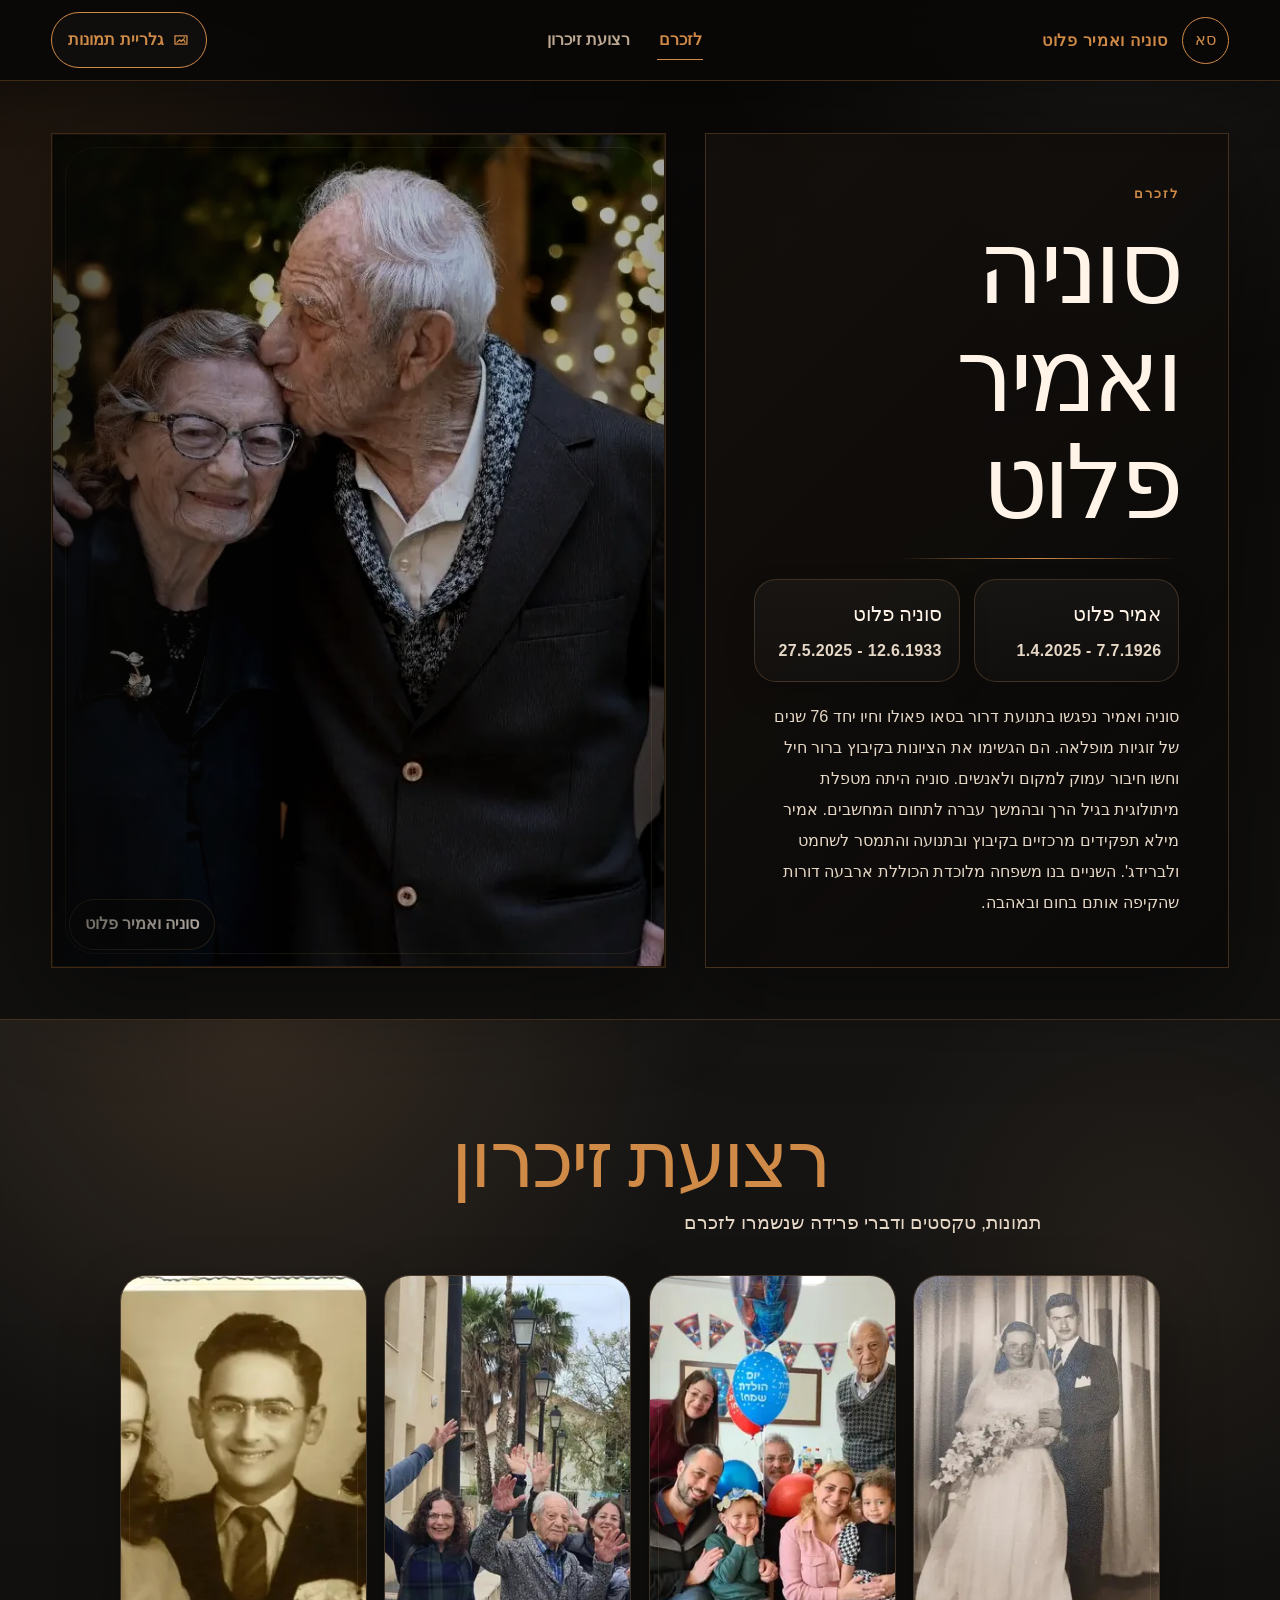
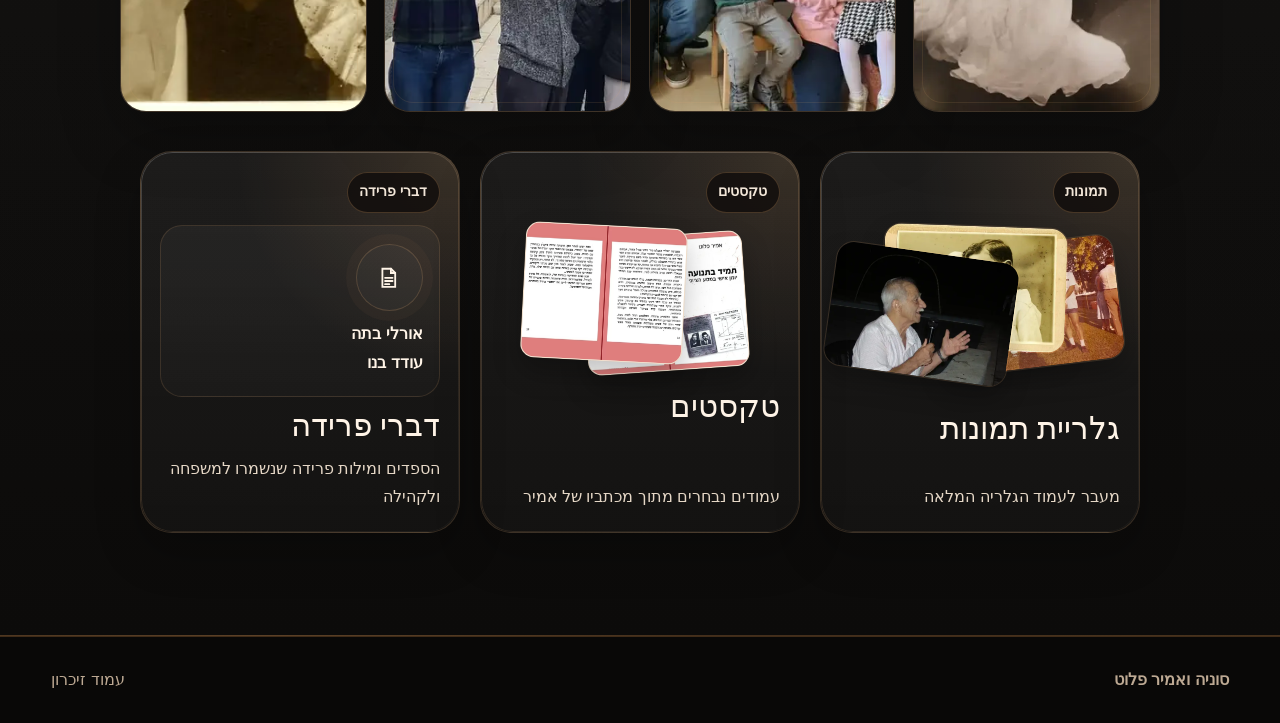
==== index.html @ 58fbc00e "Add files via upload" ====
<!DOCTYPE html>
<html dir="rtl" lang="he">
<head>
  <meta charset="utf-8"/>
  <meta name="viewport" content="width=device-width, initial-scale=1"/>
  <title>סוניה ואמיר פלוט עמוד זיכרון</title>
  <meta name="description" content="סוניה ואמיר נפגשו בתנועת דרור בסאו פאולו וחיו יחד 76 שנים של זוגיות מופלאה. הם הגשימו את הציונות בקיבוץ ברור חיל וחשו חיבור עמוק למקום ולאנשים."/>
  <link rel="stylesheet" href="assets/css/site.css"/>
  <script defer src="assets/js/site.js"></script>
</head>
<body class="theme-museum final-black-page">
<div class="site-shell">
  <a class="skip-link" href="#main">דילוג לתוכן המרכזי</a>
  <header class="site-header">
    <a class="brand" href="index.html" aria-label="דף הבית">
      <span class="brand-mark">סא</span>
      <span>סוניה ואמיר פלוט</span>
    </a>
    <nav class="site-nav" aria-label="ניווט ראשי">
      <a href="#hero" class="is-active">לזכרם</a>
      <a href="#ribbon">רצועת זיכרון</a>
    </nav>
    <a class="header-cta" href="gallery.html">
      <svg aria-hidden="true" focusable="false" viewBox="0 0 24 24"><path d="M4 6.5h16v11H4z" fill="none" stroke="currentColor" stroke-width="1.7"></path><path d="m6.7 15.2 3.5-3.4 2.3 2.2 2.8-3 2.1 4.2" fill="none" stroke="currentColor" stroke-linecap="round" stroke-linejoin="round" stroke-width="1.7"></path><circle cx="16.6" cy="9.2" fill="currentColor" r="1.1"></circle></svg>
      גלריית תמונות
    </a>
  </header>

  <main id="main" tabindex="-1">
    <section class="museum-hero hero-clean" id="hero" aria-labelledby="hero-title">
      <div class="museum-copy">
        <p class="eyebrow">לזכרם</p>
        <h1 id="hero-title">סוניה ואמיר פלוט</h1>
        <div aria-hidden="true" class="gold-line"></div>
        <div class="date-pair hero-dates-first">
          <div class="date-chip"><strong>אמיר פלוט</strong><span>7.7.1926 - 1.4.2025</span></div>
          <div class="date-chip"><strong>סוניה פלוט</strong><span>12.6.1933 - 27.5.2025</span></div>
        </div>
        <p class="lead unified-lead">סוניה ואמיר נפגשו בתנועת דרור בסאו פאולו וחיו יחד 76 שנים של זוגיות מופלאה. הם הגשימו את הציונות בקיבוץ ברור חיל וחשו חיבור עמוק למקום ולאנשים. סוניה היתה מטפלת מיתולוגית בגיל הרך ובהמשך עברה לתחום המחשבים. אמיר מילא תפקידים מרכזיים בקיבוץ ובתנועה והתמסר לשחמט ולברידג'. השניים בנו משפחה מלוכדת הכוללת ארבעה דורות שהקיפה אותם בחום ובאהבה.</p>
      </div>
      <div class="museum-cover">
        <figure class="photo-cover hero-photo ornate-frame" data-full="assets/shared-webp/photo-24.webp">
          <img src="assets/shared-webp/photo-24.webp" alt="סוניה ואמיר יחד" width="1275" height="866" loading="eager" decoding="async"/>
          <figcaption class="caption-pill">סוניה ואמיר פלוט</figcaption>
        </figure>
</div>
    </section>

    <section id="ribbon" class="section ribbon-cards-section memory-hub-section" aria-labelledby="ribbon-title">
      <div class="container">
        <div class="section-heading">
          <h2 id="ribbon-title" class="section-title">רצועת זיכרון</h2>
          <p class="section-note">תמונות, טקסטים ודברי פרידה שנשמרו לזכרם</p>
        </div>
        <div class="memory-strip-photos" aria-label="תמונות נבחרות מתוך האלבום">
          <figure class="memory-photo-small ornate-frame photo-cover" data-full="assets/shared-webp/photo-14.webp">
            <img src="assets/thumbs-webp/photo-14.webp" alt="תמונת חתונה של סוניה ואמיר" width="360" height="640" loading="lazy" decoding="async"/>
          </figure>
          <figure class="memory-photo-small ornate-frame photo-cover" data-full="assets/shared-webp/photo-11.webp">
            <img src="assets/thumbs-webp/photo-11.webp" alt="מפגש משפחתי רחב" width="640" height="480" loading="lazy" decoding="async"/>
          </figure>
          <figure class="memory-photo-small ornate-frame photo-cover" data-full="assets/shared-webp/photo-17.webp">
            <img src="assets/thumbs-webp/photo-17.webp" alt="משפחה מטיילת יחד" width="640" height="480" loading="lazy" decoding="async"/>
          </figure>
          <figure class="memory-photo-small ornate-frame photo-cover" data-full="assets/shared-webp/photo-19.webp">
            <img src="assets/thumbs-webp/photo-19.webp" alt="דיוקן משפחתי ישן" width="640" height="443" loading="lazy" decoding="async"/>
          </figure>
        </div>

        <div class="memory-actions-center">
          <a class="memory-tile action-tile" href="gallery.html">
            <span class="tile-topper">תמונות</span>
            <span class="tile-icon-stack">
              <img src="assets/thumbs-webp/photo-18.webp" alt="" width="640" height="464" loading="lazy" decoding="async"/>
              <img src="assets/thumbs-webp/photo-20.webp" alt="" width="640" height="435" loading="lazy" decoding="async"/>
              <img src="assets/thumbs-webp/photo-21.webp" alt="" width="640" height="480" loading="lazy" decoding="async"/>
            </span>
            <span class="tile-title">גלריית תמונות</span>
            <span class="tile-text">מעבר לעמוד הגלריה המלאה</span>
          </a>

          <button type="button" class="memory-tile action-tile" data-modal-target="texts-modal">
            <span class="tile-topper">טקסטים</span>
            <span class="writing-preview-stack" aria-hidden="true">
              <img src="assets/thumbs-webp/photo-25.webp" alt="" width="640" height="443" loading="lazy" decoding="async"/>
              <img src="assets/thumbs-webp/photo-26.webp" alt="" width="640" height="443" loading="lazy" decoding="async"/>
            </span>
            <span class="tile-title">טקסטים</span>
            <span class="tile-text">עמודים נבחרים מתוך מכתביו של אמיר</span>
          </button>

          <button type="button" class="memory-tile action-tile" data-modal-target="farewell-modal">
            <span class="tile-topper">דברי פרידה</span>
            <span class="doc-preview doc-preview-card">
              <span class="doc-preview-ico"><svg aria-hidden="true" focusable="false" viewBox="0 0 24 24"><path d="M6 3.5h8l4 4v13H6z" fill="none" stroke="currentColor" stroke-width="1.7"></path><path d="M14 3.5v4h4M8.5 12h7M8.5 15h7M8.5 18h4" fill="none" stroke="currentColor" stroke-linecap="round" stroke-width="1.7"></path></svg></span>
              <span>אורלי בתה<br/>עודד בנו</span>
            </span>
            <span class="tile-title">דברי פרידה</span>
            <span class="tile-text">הספדים ומילות פרידה שנשמרו למשפחה ולקהילה</span>
          </button>
        </div></div>
      </div>
    </section>
  </main>

  <footer class="footer">
    <div class="footer-inner">
      <strong>סוניה ואמיר פלוט</strong>
      <span>עמוד זיכרון</span>
    </div>
  </footer>

  <div class="memory-modal" id="more-images-modal" hidden>
    <div class="memory-modal-dialog memory-modal-wide" role="dialog" aria-modal="true" aria-labelledby="more-images-title">
      <button type="button" class="memory-modal-close" data-modal-close aria-label="סגירה">
        <svg aria-hidden="true" fill="none" viewBox="0 0 24 24"><path d="M6 6l12 12M18 6 6 18" stroke="currentColor" stroke-linecap="round" stroke-width="2"></path></svg>
      </button>
      <div class="memory-modal-head">
        <h3 id="more-images-title">עוד תמונות</h3>
        <a class="btn secondary" href="gallery.html">לגלריה המלאה</a>
      </div>
      <div class="memory-modal-grid photos-modal-grid">
        <figure class="photo-frame photo-cover ornate-frame" data-full="assets/shared-webp/photo-01.webp"><img src="assets/thumbs-webp/photo-01.webp" alt="סוניה ואמיר בראשית הדרך" width="439" height="640" loading="lazy" decoding="async"/><figcaption class="caption-bar"><strong>אלבום</strong><span>בראשית הדרך</span></figcaption></figure>
        <figure class="photo-frame photo-cover ornate-frame" data-full="assets/shared-webp/photo-04.webp"><img src="assets/thumbs-webp/photo-04.webp" alt="סוניה ואמיר יחד בבית" width="360" height="640" loading="lazy" decoding="async"/><figcaption class="caption-bar"><strong>יחד</strong><span>בבית</span></figcaption></figure>
        <figure class="photo-frame photo-cover ornate-frame" data-full="assets/shared-webp/photo-11.webp"><img src="assets/thumbs-webp/photo-11.webp" alt="מפגש משפחתי רחב" width="640" height="480" loading="lazy" decoding="async"/><figcaption class="caption-bar"><strong>מפגש</strong><span>משפחתי רחב</span></figcaption></figure>
        <figure class="photo-frame photo-cover ornate-frame" data-full="assets/shared-webp/photo-15.webp"><img src="assets/thumbs-webp/photo-15.webp" alt="זיכרון משפחתי מהעבר" width="640" height="360" loading="lazy" decoding="async"/><figcaption class="caption-bar"><strong>זיכרון</strong><span>משפחתי מהעבר</span></figcaption></figure>
        <figure class="photo-frame photo-cover ornate-frame" data-full="assets/shared-webp/photo-16.webp"><img src="assets/thumbs-webp/photo-16.webp" alt="משפחה בדרך משותפת" width="640" height="360" loading="lazy" decoding="async"/><figcaption class="caption-bar"><strong>משפחה</strong><span>דרך משותפת</span></figcaption></figure>
        <figure class="photo-frame photo-cover ornate-frame" data-full="assets/shared-webp/photo-17.webp"><img src="assets/thumbs-webp/photo-17.webp" alt="משפחה מטיילת יחד" width="640" height="480" loading="lazy" decoding="async"/><figcaption class="caption-bar"><strong>טיול</strong><span>רגעים של יחד</span></figcaption></figure>
        <figure class="photo-frame photo-cover ornate-frame" data-full="assets/shared-webp/photo-18.webp"><img src="assets/thumbs-webp/photo-18.webp" alt="צילום משפחתי ישן בצבע" width="640" height="464" loading="lazy" decoding="async"/><figcaption class="caption-bar"><strong>צילום</strong><span>משפחתי ישן</span></figcaption></figure>
        <figure class="photo-frame photo-cover ornate-frame" data-full="assets/shared-webp/photo-19.webp"><img src="assets/thumbs-webp/photo-19.webp" alt="דיוקן משפחתי ישן" width="640" height="443" loading="lazy" decoding="async"/><figcaption class="caption-bar"><strong>דיוקן</strong><span>משפחתי ישן</span></figcaption></figure>
      </div>
    </div>
  </div>

  <div class="memory-modal" id="texts-modal" hidden>
    <div class="memory-modal-dialog" role="dialog" aria-modal="true" aria-labelledby="texts-title">
      <button type="button" class="memory-modal-close" data-modal-close aria-label="סגירה"><svg aria-hidden="true" fill="none" viewBox="0 0 24 24"><path d="M6 6l12 12M18 6 6 18" stroke="currentColor" stroke-linecap="round" stroke-width="2"></path></svg></button>
      <div class="memory-modal-head"><h3 id="texts-title">טקסטים</h3></div>
      <div class="memory-modal-grid writings-modal-grid">
        <figure class="photo-frame photo-contain ornate-frame writing-card" data-full="assets/shared-webp/photo-25.webp"><img src="assets/thumbs-webp/photo-25.webp" alt="מכתביו עמוד ראשון" width="640" height="443" loading="lazy" decoding="async"/><figcaption class="caption-bar"><strong>מכתביו</strong><span>עמוד ראשון</span></figcaption></figure>
        <figure class="photo-frame photo-contain ornate-frame writing-card" data-full="assets/shared-webp/photo-26.webp"><img src="assets/thumbs-webp/photo-26.webp" alt="מכתביו עמוד שני" width="640" height="443" loading="lazy" decoding="async"/><figcaption class="caption-bar"><strong>מכתביו</strong><span>עמוד שני</span></figcaption></figure>
      </div>
    </div>
  </div>

  <div class="memory-modal" id="farewell-modal" hidden>
    <div class="memory-modal-dialog" role="dialog" aria-modal="true" aria-labelledby="farewell-title">
      <button type="button" class="memory-modal-close" data-modal-close aria-label="סגירה"><svg aria-hidden="true" fill="none" viewBox="0 0 24 24"><path d="M6 6l12 12M18 6 6 18" stroke="currentColor" stroke-linecap="round" stroke-width="2"></path></svg></button>
      <div class="memory-modal-head"><h3 id="farewell-title">דברי פרידה</h3></div>
      <div class="memory-modal-grid doc-grid modal-doc-grid">
        <a class="doc-card refined-card" href="assets/docs/farewell-sonia.pdf" target="_blank" rel="noopener noreferrer">
          <span class="doc-ico"><svg aria-hidden="true" focusable="false" viewBox="0 0 24 24"><path d="M6 3.5h8l4 4v13H6z" fill="none" stroke="currentColor" stroke-width="1.7"></path><path d="M14 3.5v4h4M8.5 12h7M8.5 15h7M8.5 18h4" fill="none" stroke="currentColor" stroke-linecap="round" stroke-width="1.7"></path></svg></span>
          <strong>דברי פרידה לסוניה</strong>
          <h3>אורלי בתה</h3>
          <p>לפתיחת המסמך המלא</p>
        </a>
        <a class="doc-card refined-card" href="assets/docs/farewell-amir.pdf" target="_blank" rel="noopener noreferrer">
          <span class="doc-ico"><svg aria-hidden="true" focusable="false" viewBox="0 0 24 24"><path d="M6 3.5h8l4 4v13H6z" fill="none" stroke="currentColor" stroke-width="1.7"></path><path d="M14 3.5v4h4M8.5 12h7M8.5 15h7M8.5 18h4" fill="none" stroke="currentColor" stroke-linecap="round" stroke-width="1.7"></path></svg></span>
          <strong>דברי פרידה לאמיר</strong>
          <h3>עודד בנו</h3>
          <p>לפתיחת המסמך המלא</p>
        </a>
      </div>
    </div>
  </div>

  <div class="lightbox" data-lightbox aria-label="תצוגת תמונה מוגדלת">
    <button type="button" class="lightbox-close" data-lightbox-close aria-label="סגירת תמונה">
      <svg aria-hidden="true" fill="none" viewBox="0 0 24 24"><path d="M6 6l12 12M18 6 6 18" stroke="currentColor" stroke-linecap="round" stroke-width="2"></path></svg>
    </button>
    <img data-lightbox-img alt="תמונה מוגדלת מתוך אלבום הזיכרון"/>
  </div>
</div>
</body>
</html>
---- assets/css/site.css ----
:root{
  color-scheme: dark;
  --serif: Georgia, 'Times New Roman', serif;
  --sans: Arial, 'Segoe UI', sans-serif;
  --pad: clamp(1rem, 4vw, 4.5rem);
  --content: 1220px;
  --radius: 24px;
  --radius-lg: 38px;
  --shadow: 0 26px 90px rgba(0,0,0,.42);
}
*{box-sizing:border-box}
html{scroll-behavior:smooth;scroll-padding-top:100px}
html.has-lightbox{overflow:hidden}
body{margin:0;direction:rtl;text-align:right;font-family:var(--sans);line-height:1.78;background:var(--bg);color:var(--text);overflow-x:hidden}
a{color:inherit;text-decoration:none}
img{display:block;max-inline-size:100%;block-size:auto}
button{font:inherit;color:inherit}
svg{inline-size:1.12em;block-size:1.12em;vertical-align:-.18em}
.skip-link{position:absolute;inset-block-start:.8rem;inset-inline-start:.8rem;z-index:1000;transform:translateY(-160%);padding:.75rem 1rem;border-radius:999px;background:#fff;color:#111;transition:transform .18s ease}.skip-link:focus{transform:translateY(0)}
.site-shell{min-block-size:100vh;background:var(--texture)}
.site-header{position:sticky;inset-block-start:0;z-index:60;display:grid;grid-template-columns:auto 1fr auto;gap:1rem;align-items:center;padding-block:.78rem;padding-inline:var(--pad);border-block-end:1px solid var(--line);background:rgba(var(--header-rgb),.94);backdrop-filter:blur(14px);box-shadow:0 18px 50px rgba(0,0,0,.28)}
.brand{display:inline-flex;align-items:center;gap:.82rem;color:var(--accent);font-weight:900;letter-spacing:.04em;white-space:nowrap}.brand-mark{inline-size:2.95rem;block-size:2.95rem;display:grid;place-items:center;border:1px solid currentColor;border-radius:50%;font-family:var(--serif);font-weight:400;letter-spacing:0}.brand small{display:block;color:var(--muted);font-size:.72rem;font-weight:700;letter-spacing:0;line-height:1.2}.site-nav{display:flex;justify-content:center;align-items:center;gap:clamp(.65rem,2vw,2rem);color:var(--muted);font-weight:800}.site-nav a{position:relative;padding:.48rem .08rem}.site-nav a::after{content:'';position:absolute;inset-inline:0;inset-block-end:.16rem;block-size:1px;background:currentColor;transform:scaleX(0);transform-origin:center;transition:transform .2s ease}.site-nav a:hover::after,.site-nav .is-active::after{transform:scaleX(1)}.header-cta{display:inline-flex;align-items:center;gap:.5rem;border:1px solid var(--accent);padding:.78rem 1rem;border-radius:999px;color:var(--accent);font-weight:900;background:rgba(255,255,255,.025)}.header-cta:hover{background:var(--accent);color:var(--btn-text)}
.container{max-inline-size:var(--content);margin-inline:auto;padding-inline:var(--pad)}
.section{padding-block:clamp(4.2rem,8vw,7.5rem)}
.eyebrow{margin:0 0 .6rem;color:var(--accent);font-weight:900;letter-spacing:.16em;text-transform:uppercase;font-size:.82rem}
h1,h2,h3,p{margin-block-start:0}h1,h2,h3{font-family:var(--serif);font-weight:500;line-height:1.05}h1{font-size:clamp(3.7rem,8vw,8rem);letter-spacing:-.045em;margin-block-end:1rem}h2{font-size:clamp(2.4rem,5vw,5.4rem);letter-spacing:-.035em;margin-block-end:1rem}h3{font-size:clamp(1.4rem,2vw,2.1rem);margin-block-end:.55rem}.lead{font-size:clamp(1.06rem,1.6vw,1.35rem);color:var(--soft);max-inline-size:760px}.muted{color:var(--muted)}.gold-line{inline-size:min(280px,50vw);block-size:1px;background:linear-gradient(90deg,transparent,var(--accent),transparent);margin-block:1.25rem}.btn-row{display:flex;gap:.85rem;flex-wrap:wrap;margin-block-start:1.5rem}.btn{display:inline-flex;align-items:center;justify-content:center;gap:.55rem;border:1px solid var(--accent);background:var(--accent);color:var(--btn-text);padding:.92rem 1.15rem;border-radius:999px;font-weight:900;min-inline-size:150px}.btn.secondary{background:transparent;color:var(--accent)}.btn:hover{filter:brightness(1.08)}
.photo-cover,.photo-contain{margin:0;cursor:pointer}.photo-cover img{inline-size:100%;block-size:100%;object-fit:cover}.photo-contain{display:grid;place-items:center}.photo-contain img{inline-size:100%;block-size:100%;object-fit:contain}.photo-frame{position:relative;border:1px solid var(--line);background:rgba(255,255,255,.045);box-shadow:var(--shadow);overflow:hidden}.photo-frame::after{content:'';position:absolute;inset:0;pointer-events:none;background:linear-gradient(180deg,transparent,rgba(0,0,0,.24))}.caption{position:absolute;z-index:2;inset-inline:1rem;inset-block-end:1rem;padding:.75rem .9rem;border:1px solid rgba(255,255,255,.16);background:rgba(0,0,0,.48);backdrop-filter:blur(10px);color:var(--text);font-weight:900}
.doc-grid{display:grid;grid-template-columns:repeat(2,minmax(0,1fr));gap:1rem}.doc-card{display:block;position:relative;min-block-size:250px;padding:clamp(1.25rem,2.5vw,2rem);border:1px solid var(--line);border-radius:var(--radius);background:linear-gradient(135deg,rgba(255,255,255,.065),rgba(255,255,255,.025));box-shadow:var(--shadow)}.doc-card .doc-ico{inline-size:2.2rem;block-size:2.2rem;color:var(--accent);margin-block-end:1rem}.doc-card strong{display:block;color:var(--accent);margin-block-end:.4rem}.doc-card p{color:var(--soft)}.doc-card:hover{transform:translateY(-2px);transition:transform .18s ease}
.lightbox{position:fixed;inset:0;z-index:1000;display:none;place-items:center;padding:1rem;background:rgba(0,0,0,.88)}.lightbox.is-open{display:grid}.lightbox img{max-inline-size:min(96vw,1200px);max-block-size:88vh;object-fit:contain;border-radius:18px;box-shadow:0 30px 120px #000}.lightbox-close{position:fixed;inset-block-start:1rem;inset-inline-end:1rem;inline-size:3rem;block-size:3rem;border:1px solid rgba(255,255,255,.25);border-radius:50%;background:rgba(0,0,0,.45);display:grid;place-items:center;cursor:pointer}
.footer{padding:1.8rem var(--pad);border-block-start:1px solid var(--line);color:var(--muted)}.footer-inner{max-inline-size:var(--content);margin-inline:auto;display:flex;justify-content:space-between;gap:1rem;flex-wrap:wrap}

/* Museum black */
.theme-museum{--bg:#090807;--header-rgb:9,8,7;--card:#14100d;--text:#fff4e7;--soft:#e5d7c6;--muted:#bda993;--accent:#d08a47;--accent-2:#f3c079;--line:rgba(208,138,71,.28);--btn-text:#130d08;--texture:radial-gradient(circle at 7% 10%,rgba(208,138,71,.13),transparent 24rem),radial-gradient(circle at 88% 0%,rgba(255,255,255,.06),transparent 24rem),linear-gradient(180deg,#0b0908,#11100f 45%,#090807)}
.museum-hero{max-inline-size:1460px;margin-inline:auto;padding:clamp(1.4rem,4vw,4.2rem) var(--pad);display:grid;grid-template-columns:.92fr 1.08fr;gap:clamp(1rem,3vw,3rem);align-items:stretch;min-block-size:min(820px,calc(100vh - 90px))}.museum-copy{position:relative;z-index:2;align-self:center;padding:clamp(1.3rem,3.8vw,3.3rem);border:1px solid var(--line);background:linear-gradient(135deg,rgba(20,16,13,.92),rgba(9,8,7,.76));box-shadow:var(--shadow)}.museum-copy h1 span{color:var(--accent)}.museum-cover{position:relative;min-block-size:580px;border:1px solid var(--line);background:#050403;box-shadow:var(--shadow);overflow:hidden}.museum-cover .photo-cover{block-size:100%}.museum-cover img{filter:saturate(.74) contrast(1.12) brightness(.82);object-position:53% 44%}.museum-cover::after{content:'';position:absolute;inset:0;background:linear-gradient(90deg,rgba(9,8,7,.66),rgba(9,8,7,.06) 46%,rgba(9,8,7,.18));pointer-events:none}.museum-plaque{position:absolute;z-index:2;inset-inline-end:clamp(1rem,3vw,2rem);inset-block-end:clamp(1rem,3vw,2rem);max-inline-size:430px;padding:1.15rem;border:1px solid var(--line);background:rgba(9,8,7,.72);backdrop-filter:blur(10px)}
.memory-ribbon{padding-block:clamp(2.8rem,5vw,5rem);padding-inline:var(--pad);border-block:1px solid var(--line);background:linear-gradient(90deg,rgba(208,138,71,.1),rgba(255,255,255,.035),rgba(208,138,71,.1))}.ribbon-inner{max-inline-size:var(--content);margin-inline:auto;display:grid;grid-template-columns:.86fr 1.32fr .86fr;gap:1px;background:var(--line);border:1px solid var(--line)}.ribbon-panel{padding:clamp(1.25rem,3vw,2.2rem);background:var(--bg)}.ribbon-panel strong{display:block;color:var(--accent);font-family:var(--serif);font-size:clamp(1.35rem,2vw,2rem);font-weight:500}.ribbon-panel .date{display:block;color:var(--muted);margin-block-start:.25rem}.ribbon-center{text-align:center}.ribbon-center p{max-inline-size:680px;margin-inline:auto;color:var(--soft)}
.museum-waypoints{display:grid;grid-template-columns:.34fr .66fr;gap:clamp(1.5rem,4vw,4rem);align-items:start}.waypoint-aside{position:sticky;inset-block-start:110px}.waypoint-list{list-style:none;margin:0;padding:0;display:grid;gap:1rem}.waypoint-card{display:grid;grid-template-columns:5.2rem 1fr;gap:1rem;padding:1.25rem;border:1px solid var(--line);border-radius:var(--radius);background:linear-gradient(135deg,rgba(208,138,71,.09),rgba(255,255,255,.035));box-shadow:var(--shadow)}.waypoint-card time{color:var(--accent);font-weight:900}.waypoint-card p{color:var(--soft)}
.farewell-museum{background:linear-gradient(180deg,rgba(208,138,71,.07),transparent)}.farewell-layout{display:grid;grid-template-columns:1fr 1fr;gap:clamp(1rem,3vw,2.5rem);align-items:stretch}.farewell-quote{padding:clamp(1.4rem,4vw,3rem);border:1px solid var(--line);border-radius:var(--radius-lg);background:linear-gradient(135deg,rgba(255,255,255,.055),rgba(208,138,71,.06));box-shadow:var(--shadow)}.farewell-quote blockquote{margin:0;font-family:var(--serif);font-size:clamp(1.55rem,3vw,2.6rem);line-height:1.35;color:var(--text)}
.saved-moments{display:grid;grid-template-columns:1.05fr .95fr;gap:1rem;align-items:stretch}.saved-main{min-block-size:560px;border-radius:var(--radius-lg)}.saved-side{display:grid;grid-template-columns:1fr 1fr;gap:1rem}.saved-side figure{margin:0;border-radius:var(--radius);min-block-size:255px}.album-top{display:flex;align-items:end;justify-content:space-between;gap:1.5rem;flex-wrap:wrap}.album-note{max-inline-size:780px;color:var(--soft)}

/* Warm blue / plum */
.theme-warm{--bg:#101827;--header-rgb:16,24,39;--card:#1a2740;--text:#fff3e3;--soft:#e8dac8;--muted:#b8c4cf;--accent:#d9b46d;--accent-2:#86c7c2;--rose:#cc8ba0;--line:rgba(217,180,109,.28);--btn-text:#101827;--texture:radial-gradient(circle at 12% 7%,rgba(134,199,194,.20),transparent 30rem),radial-gradient(circle at 88% 10%,rgba(204,139,160,.19),transparent 28rem),linear-gradient(135deg,#0d1422,#17233c 48%,#2c1e31 100%)}
.warm-hero{padding:clamp(2rem,5vw,5.5rem) var(--pad) 0}.warm-hero-inner{max-inline-size:var(--content);margin-inline:auto;display:grid;grid-template-columns:.92fr 1.08fr;gap:clamp(1rem,4vw,4rem);align-items:center}.warm-copy{padding-block:clamp(1rem,4vw,4rem)}.warm-copy h1 span{color:var(--accent-2)}.warm-art{position:relative;min-block-size:660px;display:grid;place-items:center}.warm-art:before{content:'';position:absolute;inset:8% 6% 5% 16%;border:1px solid rgba(134,199,194,.38);border-radius:44% 56% 54% 46%;transform:rotate(8deg)}.warm-art:after{content:'';position:absolute;inset:15% 13% 12% 0;border:1px solid rgba(217,180,109,.35);border-radius:50%;transform:rotate(-10deg)}.warm-portrait{position:relative;z-index:1;inline-size:min(560px,86vw);aspect-ratio:4/5;border-radius:48% 48% 20% 20%;border:1px solid var(--line);box-shadow:var(--shadow);overflow:hidden}.warm-portrait img{object-position:55% 42%;filter:saturate(.9) contrast(1.04) brightness(.9)}.warm-badge{position:absolute;z-index:2;inset-inline-start:0;inset-block-end:8%;padding:1rem 1.15rem;border:1px solid var(--line);border-radius:22px;background:rgba(16,24,39,.82);box-shadow:var(--shadow);max-inline-size:300px}.warm-ribbon{padding-block:clamp(3rem,6vw,5rem)}.constellation{display:grid;grid-template-columns:repeat(4,minmax(0,1fr));gap:1rem}.constellation-card{position:relative;padding:1.35rem;border:1px solid var(--line);border-radius:var(--radius);background:rgba(255,255,255,.06);box-shadow:var(--shadow);min-block-size:210px}.constellation-card:before{content:'';position:absolute;inset-block-start:1rem;inset-inline-end:1rem;inline-size:.62rem;block-size:.62rem;border-radius:50%;background:var(--accent-2);box-shadow:0 0 0 .45rem rgba(134,199,194,.09)}.constellation-card p{color:var(--soft)}
.warm-waypoints{display:grid;grid-template-columns:repeat(6,minmax(0,1fr));gap:.9rem}.warm-step{position:relative;min-block-size:265px;padding:1rem;border:1px solid var(--line);border-radius:32px;background:linear-gradient(180deg,rgba(255,255,255,.07),rgba(255,255,255,.03));overflow:hidden}.warm-step:nth-child(even){transform:translateY(2.3rem)}.warm-step time{display:inline-grid;place-items:center;inline-size:3.7rem;block-size:3.7rem;border-radius:50%;background:rgba(134,199,194,.14);color:var(--accent-2);font-weight:900;margin-block-end:1rem}.warm-step p{color:var(--soft);font-size:.98rem}.farewell-warm{background:linear-gradient(180deg,rgba(134,199,194,.08),rgba(204,139,160,.06))}.farewell-cards{display:grid;grid-template-columns:.9fr 1.1fr;gap:1rem;align-items:start}.letter-note{padding:clamp(1.3rem,3vw,2.4rem);border:1px solid rgba(255,243,227,.18);border-radius:var(--radius-lg);background:rgba(255,243,227,.09);box-shadow:var(--shadow)}.warm-album{display:grid;grid-template-columns:repeat(12,1fr);gap:1rem}.warm-album figure{margin:0;border-radius:26px}.warm-album .a{grid-column:span 5;grid-row:span 2;min-block-size:540px}.warm-album .b{grid-column:span 4;min-block-size:260px}.warm-album .c{grid-column:span 3;min-block-size:260px}.warm-album .d{grid-column:span 3;min-block-size:260px}.warm-album .e{grid-column:span 4;min-block-size:260px}.warm-album .f{grid-column:span 5;min-block-size:260px}.warm-closing{padding:clamp(4rem,9vw,8rem) var(--pad);text-align:center;background:radial-gradient(circle at center,rgba(217,180,109,.13),transparent 32rem)}

/* Velvet no-waypoints */
.theme-velvet{--bg:#120d13;--header-rgb:18,13,19;--card:#211623;--text:#fff0e8;--soft:#ecd7cc;--muted:#c1a7a9;--accent:#d7a16a;--accent-2:#c77c8c;--line:rgba(215,161,106,.27);--btn-text:#1a1011;--texture:radial-gradient(circle at 18% 4%,rgba(199,124,140,.20),transparent 28rem),radial-gradient(circle at 84% 14%,rgba(215,161,106,.18),transparent 26rem),linear-gradient(160deg,#120d13,#251426 54%,#150f15)}
.velvet-hero{padding:clamp(2rem,5vw,5rem) var(--pad)}.velvet-card{max-inline-size:var(--content);margin-inline:auto;display:grid;grid-template-columns:1.08fr .92fr;gap:clamp(1rem,4vw,3rem);align-items:stretch;border:1px solid var(--line);border-radius:44px;background:linear-gradient(135deg,rgba(255,255,255,.06),rgba(255,255,255,.025));box-shadow:var(--shadow);overflow:hidden}.velvet-copy{padding:clamp(1.5rem,4vw,4rem);align-self:center}.velvet-copy h1 span{color:var(--accent-2)}.velvet-photo{min-block-size:620px}.velvet-photo img{filter:saturate(.88) contrast(1.05) brightness(.9);object-position:52% 42%}.velvet-ribbon-grid{display:grid;grid-template-columns:1fr 1fr;gap:1rem}.velvet-ribbon-card{border:1px solid var(--line);border-radius:var(--radius-lg);padding:clamp(1.3rem,3vw,2.4rem);background:rgba(255,255,255,.055);box-shadow:var(--shadow)}.velvet-ribbon-card.big{grid-column:1/-1;background:linear-gradient(135deg,rgba(215,161,106,.11),rgba(199,124,140,.09))}.velvet-farewell{background:linear-gradient(180deg,rgba(215,161,106,.08),rgba(199,124,140,.06))}.velvet-farewell-layout{display:grid;grid-template-columns:.8fr 1.2fr;gap:1rem}.velvet-album{display:grid;grid-template-columns:repeat(10,1fr);gap:1rem}.velvet-album figure{margin:0;border-radius:var(--radius)}.velvet-album .wide{grid-column:span 6;min-block-size:350px}.velvet-album .tall{grid-column:span 4;grid-row:span 2;min-block-size:710px}.velvet-album .small{grid-column:span 3;min-block-size:270px}.velvet-album .mid{grid-column:span 4;min-block-size:270px}.velvet-closing{padding:clamp(4rem,9vw,8rem) var(--pad);text-align:center;background:radial-gradient(circle at center,rgba(199,124,140,.15),transparent 30rem)}

/* Gallery page */
.gallery-hero{padding:clamp(3rem,6vw,6rem) var(--pad) clamp(1.5rem,3vw,3rem);border-block-end:1px solid var(--line)}.gallery-hero-inner{max-inline-size:var(--content);margin-inline:auto;display:grid;grid-template-columns:1fr auto;gap:1rem;align-items:end}.gallery-masonry{columns:4 240px;column-gap:1rem;padding-block:clamp(2rem,4vw,4rem)}.gallery-card{break-inside:avoid;margin:0 0 1rem;border:1px solid var(--line);border-radius:22px;overflow:hidden;background:rgba(255,255,255,.05);box-shadow:0 16px 42px rgba(0,0,0,.22);cursor:pointer}.gallery-card img{inline-size:100%;block-size:auto}.gallery-card figcaption{padding:.78rem .9rem;color:var(--soft);font-weight:800}.gallery-actions{display:flex;gap:.7rem;flex-wrap:wrap;justify-content:flex-end}
@media(max-width:1080px){.site-header{grid-template-columns:1fr auto}.site-nav{grid-column:1/-1;justify-content:flex-start;overflow-x:auto;padding-block-start:.35rem}.museum-hero,.museum-waypoints,.farewell-layout,.saved-moments,.warm-hero-inner,.farewell-cards,.velvet-card,.velvet-farewell-layout{grid-template-columns:1fr}.museum-cover,.warm-art,.velvet-photo{min-block-size:520px}.ribbon-inner{grid-template-columns:1fr}.ribbon-center{text-align:right}.constellation{grid-template-columns:repeat(2,minmax(0,1fr))}.warm-waypoints{grid-template-columns:repeat(3,minmax(0,1fr))}.warm-step:nth-child(even){transform:none}.waypoint-aside{position:static}.saved-main{min-block-size:420px}.warm-album .a,.warm-album .b,.warm-album .c,.warm-album .d,.warm-album .e,.warm-album .f{grid-column:span 6;min-block-size:300px}.velvet-album .wide,.velvet-album .tall,.velvet-album .small,.velvet-album .mid{grid-column:span 5;min-block-size:300px}.velvet-ribbon-grid{grid-template-columns:1fr}}
@media(max-width:700px){:root{--pad:1rem}.brand span:last-child{display:none}.header-cta{padding-inline:.82rem;font-size:.92rem}.site-header{gap:.6rem}.site-nav{gap:1rem;font-size:.92rem}h1{font-size:clamp(3.1rem,17vw,5.1rem)}h2{font-size:clamp(2rem,12vw,3.3rem)}.museum-hero{min-block-size:auto}.museum-cover,.warm-art,.velvet-photo{min-block-size:390px}.museum-plaque,.warm-badge{inset-inline:1rem;inset-block-end:1rem;max-inline-size:none}.doc-grid,.constellation,.saved-side,.warm-waypoints{grid-template-columns:1fr}.waypoint-card{grid-template-columns:1fr}.saved-main{min-block-size:300px}.saved-side figure{min-block-size:220px}.warm-album,.velvet-album{grid-template-columns:1fr}.warm-album .a,.warm-album .b,.warm-album .c,.warm-album .d,.warm-album .e,.warm-album .f,.velvet-album .wide,.velvet-album .tall,.velvet-album .small,.velvet-album .mid{grid-column:auto;min-block-size:260px}.section{padding-block:3.2rem}.btn-row{flex-direction:column}.btn{inline-size:100%}.footer-inner{display:grid}.gallery-hero-inner{grid-template-columns:1fr}.gallery-actions{justify-content:flex-start}.gallery-masonry{columns:1}}


/* Final concept pass: stronger production headings, less AI-like explanatory copy */
.section-heading{margin-block-end:clamp(1.2rem,2.8vw,2.2rem)}
.section-heading .section-title,.section-title{color:var(--accent);font-family:var(--serif);font-weight:500;line-height:.98;letter-spacing:-.035em;font-size:clamp(3rem,6.2vw,6.9rem);margin-block:0 .65rem;text-transform:none}
.section-title.compact-title{font-size:clamp(2.25rem,4.4vw,4.6rem)}
.section-note{margin:0;color:var(--soft);font-size:clamp(1.05rem,1.45vw,1.28rem);line-height:1.75;max-inline-size:820px}
.section-heading .eyebrow{font-size:clamp(1.15rem,2.3vw,2rem);letter-spacing:.04em;text-transform:none;margin-block-end:.35rem}
.farewell-quote .section-title,.letter-note .section-title{font-size:clamp(3rem,5.4vw,5.7rem)}
.doc-card strong{font-size:clamp(1.25rem,1.8vw,1.7rem);font-family:var(--serif);font-weight:500;color:var(--accent)}
.doc-card h3{font-family:var(--sans);font-size:clamp(1rem,1.25vw,1.2rem);font-weight:900;color:var(--text);letter-spacing:0;margin-block:.3rem .8rem}
.doc-card p{font-size:1.02rem}.warm-first .museum-copy h1 span{color:var(--accent-2)}.warm-cover img{object-position:55% 42%}.warm-first .museum-plaque{border-color:rgba(134,199,194,.33)}
.warm-waypoints{grid-template-columns:repeat(4,minmax(0,1fr))}.warm-step{min-block-size:220px}.warm-step:nth-child(even){transform:none}.velvet-ribbon-grid{grid-template-columns:repeat(2,minmax(0,1fr))}.velvet-ribbon-card.big{grid-column:auto}
@media(max-width:1080px){.warm-waypoints{grid-template-columns:repeat(2,minmax(0,1fr))}.section-heading .section-title,.section-title{font-size:clamp(2.7rem,9vw,5rem)}}
@media(max-width:700px){.section-heading .section-title,.section-title{font-size:clamp(2.45rem,14vw,4.1rem)}.section-title.compact-title{font-size:clamp(2.2rem,12vw,3.4rem)}.section-note{font-size:1.02rem}.warm-waypoints,.velvet-ribbon-grid{grid-template-columns:1fr}.museum-copy{padding:1.25rem}.museum-plaque{position:static;margin:1rem;border-inline:0;border-block:1px solid var(--line);max-inline-size:none}.museum-cover{display:flex;flex-direction:column}.museum-cover .photo-cover{min-block-size:350px}}


/* Memory ribbon replacement for the former milestones section */
.memory-strip-section{
  position:relative;
  overflow:hidden;
  background:
    radial-gradient(circle at 18% 0%, rgba(208,138,71,.11), transparent 28rem),
    linear-gradient(180deg, rgba(255,255,255,.025), rgba(208,138,71,.045));
  border-block:1px solid var(--line);
}
.memory-strip-section::before{
  content:'';
  position:absolute;
  inset-inline:var(--pad);
  inset-block-start:0;
  block-size:1px;
  background:linear-gradient(90deg,transparent,var(--accent),transparent);
  opacity:.75;
}
.memory-strip-layout{display:grid;gap:clamp(1.3rem,3vw,2.4rem)}
.memory-strip-heading{max-inline-size:920px}
.memory-preview-grid{
  display:grid;
  grid-template-columns:1.15fr .85fr .85fr;
  grid-auto-rows:minmax(210px, 16vw);
  gap:1rem;
}
.memory-preview-grid figure{
  margin:0;
  border-radius:var(--radius);
  min-block-size:210px;
}
.memory-preview-grid .preview-large{
  grid-row:span 2;
  border-radius:var(--radius-lg);
}
.memory-preview-grid .caption{
  inset-inline:1rem;
  inset-block-end:1rem;
}
.book-preview{
  display:grid;
  grid-template-columns:.82fr 1fr 1fr;
  gap:1rem;
  align-items:stretch;
  padding:clamp(1rem,2vw,1.4rem);
  border:1px solid var(--line);
  border-radius:var(--radius-lg);
  background:linear-gradient(135deg, rgba(255,255,255,.055), rgba(208,138,71,.06));
  box-shadow:var(--shadow);
}
.book-copy{
  display:flex;
  flex-direction:column;
  justify-content:center;
  padding:clamp(.6rem,1.5vw,1.2rem);
}
.book-copy h3{color:var(--text);font-size:clamp(1.75rem,3vw,3rem);margin-block:.2rem .7rem}
.book-copy p:not(.eyebrow){color:var(--soft);margin:0}
.book-page{
  position:relative;
  min-block-size:320px;
  padding:.72rem;
  border-radius:24px;
  background:rgba(255,244,231,.06);
}
.book-page img{
  inline-size:100%;
  block-size:100%;
  object-fit:contain;
  background:#efe7de;
  border-radius:16px;
}
.book-page figcaption{
  position:absolute;
  inset-inline:1.05rem;
  inset-block-end:1.05rem;
  padding:.55rem .75rem;
  border:1px solid rgba(255,244,231,.18);
  background:rgba(9,8,7,.72);
  color:var(--text);
  font-weight:900;
  border-radius:999px;
  text-align:center;
}
.strip-actions{display:flex;justify-content:flex-start}
@media(max-width:1080px){
  .memory-preview-grid{grid-template-columns:1fr 1fr;grid-auto-rows:minmax(220px, 28vw)}
  .memory-preview-grid .preview-large{grid-column:span 2;grid-row:auto;min-block-size:360px}
  .book-preview{grid-template-columns:1fr 1fr}
  .book-copy{grid-column:1/-1}
}
@media(max-width:700px){
  .memory-preview-grid{grid-template-columns:1fr;grid-auto-rows:auto}
  .memory-preview-grid .preview-large{grid-column:auto;min-block-size:260px}
  .memory-preview-grid figure{min-block-size:240px}
  .book-preview{grid-template-columns:1fr;border-radius:var(--radius);padding:1rem}
  .book-page{min-block-size:260px}
  .book-page figcaption{font-size:.9rem;inset-inline:.8rem;inset-block-end:.8rem}
}


/* ===== Black memorial final fix ===== */
.final-black-page .brand small{display:none}
.final-black-page .brand{gap:.9rem}
.final-black-page .brand span:last-child{font-size:1rem;font-weight:800;line-height:1.2}
.final-black-page .site-nav a.is-active{color:var(--accent)}
.hero-clean h1,.hero-clean h1 span{color:var(--text)!important}
.hero-clean .lead-soft{color:var(--soft);font-size:1.08rem;line-height:1.85;margin-block-start:.9rem}
.date-pair{display:grid;grid-template-columns:repeat(2,minmax(0,1fr));gap:.9rem;margin:1.2rem 0 1.4rem}
.date-chip{padding:1rem 1.05rem;border:1px solid rgba(215,161,106,.22);border-radius:22px;background:linear-gradient(180deg,rgba(255,255,255,.04),rgba(255,255,255,.02));box-shadow:0 12px 30px rgba(0,0,0,.16)}
.date-chip strong{display:block;color:var(--text);font-family:var(--serif);font-size:1.28rem;font-weight:500;margin-block-end:.28rem}
.date-chip span{display:block;color:var(--soft);font-weight:800;letter-spacing:.02em}
.hero-photo{min-block-size:640px}
.hero-plaque{max-inline-size:26rem}
.ornate-frame{position:relative;overflow:hidden;border:1px solid rgba(215,161,106,.20);box-shadow:0 24px 60px rgba(0,0,0,.28), inset 0 0 0 1px rgba(255,255,255,.05)}
.ornate-frame::after{content:'';position:absolute;inset:12px;border:1px solid rgba(215,161,106,.12);border-radius:calc(var(--radius-lg) - 8px);pointer-events:none}
.caption-pill{position:absolute;inset-inline:auto 1rem;inset-block-end:1rem;display:inline-flex;align-items:center;gap:.5rem;padding:.62rem .9rem;border-radius:999px;background:rgba(8,8,8,.72);border:1px solid rgba(215,161,106,.22);color:var(--text);font-weight:900;backdrop-filter:blur(8px)}
.caption-bar{position:absolute;inset-inline:1rem;inset-block-end:1rem;display:flex;justify-content:space-between;align-items:center;gap:.8rem;padding:.82rem 1rem;background:linear-gradient(180deg,rgba(8,8,8,.34),rgba(8,8,8,.88));border:1px solid rgba(215,161,106,.18);border-radius:18px;color:var(--text)}
.caption-bar strong{font-family:var(--serif);font-weight:500;font-size:1.18rem;color:var(--text)}
.caption-bar span{color:#e0d7ca;font-weight:700;font-size:.96rem}
.ribbon-cards-section{background:linear-gradient(180deg,rgba(255,255,255,.02),rgba(215,161,106,.05));border-block:1px solid var(--line)}
.ribbon-cards-grid{display:grid;grid-template-columns:repeat(3,minmax(0,1fr));gap:1rem}
.memory-card{display:flex;flex-direction:column;min-block-size:100%;text-decoration:none;border-radius:30px;overflow:hidden;border:1px solid rgba(215,161,106,.18);background:linear-gradient(180deg,rgba(255,255,255,.05),rgba(255,255,255,.025));box-shadow:0 20px 44px rgba(0,0,0,.22);transition:transform .2s ease,border-color .2s ease,box-shadow .2s ease}
.memory-card:hover{transform:translateY(-3px);border-color:rgba(215,161,106,.35);box-shadow:0 24px 50px rgba(0,0,0,.28)}
.memory-card-media{position:relative;min-block-size:210px;background:#13110f;display:grid;place-items:center;overflow:hidden}
.memory-card-media img{inline-size:100%;block-size:100%;object-fit:cover}
.memory-card-copy{padding:1.15rem 1.15rem 1.25rem}
.memory-card-copy h3{margin:0 0 .45rem;color:var(--text);font-family:var(--serif);font-size:2rem;font-weight:500}
.memory-card-copy p{margin:0;color:var(--soft);line-height:1.7}
.floating-tag{position:absolute;inset-inline-start:1rem;inset-block-start:1rem;padding:.45rem .78rem;border-radius:999px;background:rgba(8,8,8,.72);border:1px solid rgba(215,161,106,.22);color:var(--text);font-weight:800;font-size:.9rem}
.media-book img{object-fit:contain;background:#efe6da;padding:1rem}
.media-doc{background:radial-gradient(circle at 50% 20%,rgba(215,161,106,.20),transparent 35%),linear-gradient(180deg,#12100d,#1a1511)}
.doc-preview{display:grid;gap:.55rem;justify-items:center;text-align:center;color:var(--text);font-weight:800}
.doc-preview-ico{display:grid;place-items:center;inline-size:4.2rem;block-size:4.2rem;border-radius:50%;border:1px solid rgba(215,161,106,.22);background:rgba(255,255,255,.04)}
.doc-preview-ico svg{inline-size:1.6rem;block-size:1.6rem}
.texts-showcase{background:linear-gradient(180deg,rgba(215,161,106,.05),rgba(255,255,255,.02))}
.writings-grid{display:grid;grid-template-columns:repeat(2,minmax(0,1fr));gap:1rem}
.writing-card{min-block-size:430px;padding:1rem;background:linear-gradient(180deg,rgba(255,247,236,.09),rgba(255,247,236,.04))}
.writing-card img{inline-size:100%;block-size:100%;object-fit:contain;background:#efe7de;border-radius:18px}
.refined-card{padding:1.4rem;border-radius:26px;background:linear-gradient(180deg,rgba(255,255,255,.06),rgba(255,255,255,.03));border:1px solid rgba(215,161,106,.18);box-shadow:0 18px 42px rgba(0,0,0,.18)}
.album-refined{background:linear-gradient(180deg,rgba(255,255,255,.02),rgba(215,161,106,.05))}
.refined-gallery-grid{display:grid;grid-template-columns:1.2fr 1fr 1fr;gap:1rem;grid-auto-rows:minmax(240px,auto)}
.refined-gallery-grid .large{grid-column:span 2;grid-row:span 1;min-block-size:340px}
.refined-gallery-grid .tall{grid-row:span 2;min-block-size:640px}
.hero-tile{min-block-size:260px}
.refined-gallery-card{border-radius:24px;border-color:rgba(215,161,106,.15);background:linear-gradient(180deg,rgba(255,255,255,.05),rgba(255,255,255,.03))}
.refined-gallery-card figcaption{display:flex;align-items:center;min-block-size:3.8rem;padding:1rem 1rem;color:var(--text);font-weight:800;background:linear-gradient(180deg,rgba(255,255,255,.03),rgba(255,255,255,.015))}
.clean-gallery-hero{padding-block-end:2rem}
@media(max-width:1080px){.date-pair,.ribbon-cards-grid,.writings-grid,.refined-gallery-grid{grid-template-columns:1fr 1fr}.refined-gallery-grid .large{grid-column:span 2}.refined-gallery-grid .tall{grid-row:auto;min-block-size:320px}.hero-photo{min-block-size:520px}}
@media(max-width:700px){.date-pair,.ribbon-cards-grid,.writings-grid,.refined-gallery-grid{grid-template-columns:1fr}.refined-gallery-grid .large{grid-column:auto}.caption-bar{flex-direction:column;align-items:flex-start}.memory-card-media{min-block-size:190px}.hero-photo{min-block-size:360px}.date-chip strong{font-size:1.16rem}.caption-pill{inset-inline:1rem auto;font-size:.92rem}}


/* ===== Memory hub update ===== */
.memory-hub-grid{display:grid;grid-template-columns:repeat(4,minmax(0,1fr));gap:1rem;align-items:stretch}
.memory-tile{margin:0;min-block-size:100%;border-radius:30px;overflow:hidden}
.photo-tile{min-block-size:325px}
.action-tile{display:grid;grid-template-rows:auto auto auto 1fr;gap:.75rem;align-content:start;padding:1.15rem 1.1rem 1.25rem;border:1px solid rgba(215,161,106,.18);background:linear-gradient(180deg,rgba(255,255,255,.05),rgba(255,255,255,.025));box-shadow:0 20px 44px rgba(0,0,0,.22);text-align:right;color:var(--text);cursor:pointer;transition:transform .2s ease,border-color .2s ease,box-shadow .2s ease}
.action-tile:hover{transform:translateY(-3px);border-color:rgba(215,161,106,.35);box-shadow:0 24px 50px rgba(0,0,0,.28)}
.tile-topper{display:inline-flex;justify-self:start;padding:.42rem .72rem;border-radius:999px;background:rgba(8,8,8,.66);border:1px solid rgba(215,161,106,.18);font-size:.9rem;font-weight:900;color:var(--text)}
.tile-title{display:block;font-family:var(--serif);font-weight:500;font-size:2rem;line-height:1.05;color:var(--text)}
.tile-text{display:block;color:var(--soft);line-height:1.75;align-self:end;min-block-size:3.8em}
.tile-icon-stack{position:relative;display:block;block-size:164px;margin-block-end:.15rem}
.tile-icon-stack img{position:absolute;inline-size:66%;block-size:126px;object-fit:cover;border-radius:18px;border:1px solid rgba(215,161,106,.16);box-shadow:0 12px 24px rgba(0,0,0,.22)}
.tile-icon-stack img:nth-child(1){inset-inline-start:0;inset-block-start:18px;transform:rotate(-7deg)}
.tile-icon-stack img:nth-child(2){inset-inline-start:19%;inset-block-start:0;transform:rotate(2deg)}
.tile-icon-stack img:nth-child(3){inset-inline-start:38%;inset-block-start:26px;transform:rotate(8deg)}
.mini-page-preview{position:relative;display:block;block-size:164px}
.mini-page{position:absolute;inset-inline-start:13%;inset-block-start:10px;inline-size:52%;block-size:138px;background:#f2e7d8;border:10px solid #c7807c;border-bottom-width:24px;border-radius:10px;box-shadow:0 14px 30px rgba(0,0,0,.22)}
.mini-page::before{content:'';position:absolute;inset-inline:14px;inset-block-start:18px;block-size:2px;background:#d7c6b8;box-shadow:0 16px 0 #d7c6b8,0 32px 0 #d7c6b8,0 48px 0 #d7c6b8,0 64px 0 #d7c6b8}
.mini-page.second{inset-inline-start:40%;inset-block-start:22px;transform:rotate(1deg)}
.doc-preview-card{align-self:start;justify-items:start;text-align:right;padding:1rem;border-radius:22px;background:linear-gradient(180deg,rgba(255,255,255,.04),rgba(255,255,255,.02));border:1px solid rgba(215,161,106,.16);min-block-size:164px}
.memory-modal[hidden]{display:none}
.memory-modal{position:fixed;inset:0;z-index:90;background:rgba(0,0,0,.72);backdrop-filter:blur(10px);padding:clamp(1rem,3vw,2rem);overflow:auto}
.memory-modal-dialog{max-inline-size:min(1080px,100%);margin-inline:auto;background:linear-gradient(180deg,#171311,#0d0b09);border:1px solid rgba(215,161,106,.18);border-radius:30px;box-shadow:0 28px 70px rgba(0,0,0,.42);padding:1.2rem}
.memory-modal-wide{max-inline-size:min(1280px,100%)}
.memory-modal-head{display:flex;align-items:center;justify-content:space-between;gap:1rem;padding:.25rem .2rem 1rem}.memory-modal-head h3{margin:0;font-family:var(--serif);font-weight:500;color:var(--accent);font-size:clamp(2rem,4vw,3.7rem)}
.memory-modal-close{margin-inline-start:auto;display:grid;place-items:center;inline-size:3rem;block-size:3rem;border-radius:50%;border:1px solid rgba(215,161,106,.18);background:rgba(255,255,255,.04);color:var(--text);cursor:pointer}
.memory-modal-grid{display:grid;gap:1rem}
.photos-modal-grid{grid-template-columns:repeat(4,minmax(0,1fr))}.writings-modal-grid,.modal-doc-grid{grid-template-columns:repeat(2,minmax(0,1fr))}
.has-memory-modal,.has-lightbox{overflow:hidden}
@media(max-width:1080px){.memory-hub-grid{grid-template-columns:repeat(2,minmax(0,1fr))}.photos-modal-grid{grid-template-columns:repeat(2,minmax(0,1fr))}}
@media(max-width:700px){.memory-hub-grid,.photos-modal-grid,.writings-modal-grid,.modal-doc-grid{grid-template-columns:1fr}.photo-tile{min-block-size:260px}.tile-title{font-size:1.8rem}.tile-icon-stack,.mini-page-preview,.doc-preview-card{min-block-size:150px;block-size:auto}.memory-modal{padding:1rem}.memory-modal-dialog{padding:1rem;border-radius:24px}.memory-modal-head{align-items:flex-start;flex-direction:column}.memory-modal-head .btn{inline-size:auto}.memory-modal-close{position:sticky;inset-block-start:0;z-index:2}}


/* ===== Visual polish pass ===== */
.memory-hub-section{
  background:
    radial-gradient(circle at 20% 0%, rgba(215,161,106,.16), transparent 28rem),
    radial-gradient(circle at 90% 20%, rgba(215,161,106,.08), transparent 20rem),
    linear-gradient(180deg, rgba(255,255,255,.02), rgba(255,255,255,.01));
}
.memory-hub-grid{gap:1.15rem;align-items:stretch}
.memory-hub-grid > *{block-size:100%}
.memory-tile,
.photo-tile,
.action-tile{
  border-radius:32px;
  position:relative;
}
.photo-tile{
  min-block-size:340px;
  background:#111;
}
.photo-tile img{
  transition:transform .35s ease;
}
.photo-tile:hover img{
  transform:scale(1.03);
}
.photo-tile::before,
.action-tile::before{
  content:'';
  position:absolute;
  inset:0;
  border-radius:inherit;
  padding:1px;
  background:linear-gradient(145deg, rgba(255,255,255,.18), rgba(215,161,106,.2), rgba(255,255,255,.03));
  -webkit-mask:linear-gradient(#fff 0 0) content-box, linear-gradient(#fff 0 0);
  -webkit-mask-composite:xor;
  mask-composite:exclude;
  pointer-events:none;
}
.action-tile{
  min-block-size:340px;
  padding:1.25rem 1.2rem 1.3rem;
  background:
    linear-gradient(180deg, rgba(255,255,255,.06), rgba(255,255,255,.03)),
    radial-gradient(circle at top right, rgba(215,161,106,.16), transparent 45%);
  box-shadow:
    0 20px 46px rgba(0,0,0,.24),
    inset 0 1px 0 rgba(255,255,255,.05);
}
.action-tile:hover{
  transform:translateY(-5px);
}
.tile-topper{
  background:rgba(17,14,12,.84);
  border-color:rgba(215,161,106,.26);
  color:#f2e6d8;
}
.tile-title{
  font-size:2.15rem;
  margin-block-start:.1rem;
}
.tile-text{
  min-block-size:4.1em;
  display:flex;
  align-items:flex-end;
  font-size:1rem;
}
.tile-icon-stack,
.mini-page-preview,
.doc-preview-card{
  block-size:172px;
}
.doc-preview-card{
  align-content:center;
  background:linear-gradient(180deg, rgba(255,255,255,.045), rgba(255,255,255,.02));
}
.doc-preview-card .doc-preview-ico{
  box-shadow:0 0 0 10px rgba(215,161,106,.04);
}
.caption-bar{
  min-block-size:4.3rem;
  backdrop-filter:blur(10px);
  background:linear-gradient(180deg, rgba(8,8,8,.2), rgba(8,8,8,.88));
}
.caption-bar strong{font-size:1.12rem}
.caption-bar span{font-size:.94rem}
.section-heading .section-title{margin-block-end:.45rem}
.section-heading .section-note{max-inline-size:42rem}
.memory-modal-dialog{
  background:
    linear-gradient(180deg, rgba(23,19,17,.98), rgba(13,11,9,.98)),
    radial-gradient(circle at top right, rgba(215,161,106,.12), transparent 35%);
}
.memory-modal-head{
  border-block-end:1px solid rgba(215,161,106,.14);
  margin-block-end:1rem;
}
.memory-modal-close:hover{
  background:rgba(215,161,106,.1);
  border-color:rgba(215,161,106,.32);
}
.photos-modal-grid .photo-frame,
.writings-modal-grid .photo-frame,
.modal-doc-grid .doc-card{
  min-block-size:100%;
}
.modal-doc-grid .doc-card{
  justify-content:flex-start;
}
@media(max-width:1080px){
  .photo-tile,.action-tile{min-block-size:320px}
}
@media(max-width:700px){
  .photo-tile,.action-tile{min-block-size:290px;border-radius:26px}
  .tile-title{font-size:1.95rem}
  .caption-bar{min-block-size:auto}
}


/* ===== Black version requested refinements ===== */
.final-black-page .hero-clean .btn-row {
  display: none !important;
}
.final-black-page .hero-dates-first {
  margin-block: 1.05rem 1.2rem;
}
.final-black-page .unified-lead,
.final-black-page .museum-copy .lead,
.final-black-page .museum-copy .lead-soft {
  font-size: clamp(1.02rem, 1.12vw, 1.18rem);
  line-height: 1.9;
}
.final-black-page .unified-lead {
  max-inline-size: 43rem;
  margin-block: 0;
}
.final-black-page .memory-hub-section .section-heading {
  text-align: center;
  justify-items: center;
  margin-block-end: clamp(1.3rem, 3vw, 2.2rem);
}
.final-black-page .memory-hub-section .section-note {
  padding-inline-start: 0;
}
.final-black-page .memory-hub-section .section-note::before {
  display: none;
}

.memory-strip-photos {
  display: grid;
  grid-template-columns: repeat(4, minmax(0, 1fr));
  gap: clamp(.75rem, 1.4vw, 1.1rem);
  max-inline-size: 1040px;
  margin-inline: auto;
  margin-block-end: clamp(1.4rem, 3vw, 2.4rem);
}
.memory-photo-small {
  margin: 0;
  min-block-size: clamp(155px, 17vw, 240px);
  border-radius: 26px;
  background: rgba(255,255,255,.04);
  overflow: hidden;
}
.memory-photo-small img {
  inline-size: 100%;
  block-size: 100%;
  object-fit: cover;
}
.memory-photo-small::after {
  border-radius: 20px;
  inset: 8px;
}

.memory-actions-center {
  display: grid;
  grid-template-columns: repeat(3, minmax(220px, 320px));
  justify-content: center;
  gap: clamp(.9rem, 1.8vw, 1.25rem);
  align-items: stretch;
}
.final-black-page .memory-actions-center .action-tile {
  min-block-size: 320px;
  inline-size: 100%;
}
.final-black-page .memory-actions-center .tile-title {
  font-size: clamp(1.75rem, 2.4vw, 2.25rem);
}
.final-black-page .memory-actions-center .tile-text {
  min-block-size: 3.4em;
}
.final-black-page a.action-tile {
  text-decoration: none;
}
.final-black-page a.action-tile:focus-visible,
.final-black-page button.action-tile:focus-visible {
  outline: 3px solid var(--accent);
  outline-offset: 4px;
}

/* remove caption overlays on ribbon images */
.final-black-page .memory-photo-small .caption-bar {
  display: none !important;
}

/* if old grid remains in cached layout logic */
.final-black-page .memory-hub-grid {
  display: none;
}

@media (max-width: 1100px) {
  .memory-strip-photos {
    grid-template-columns: repeat(2, minmax(0, 1fr));
    max-inline-size: 720px;
  }
  .memory-photo-small {
    min-block-size: clamp(190px, 32vw, 270px);
  }
  .memory-actions-center {
    grid-template-columns: repeat(3, minmax(0, 1fr));
    max-inline-size: 920px;
    margin-inline: auto;
  }
  .final-black-page .memory-actions-center .action-tile {
    min-block-size: 300px;
  }
}

@media (max-width: 780px) {
  .final-black-page .museum-copy {
    padding: 1.1rem;
  }
  .final-black-page h1#hero-title {
    font-size: clamp(2.7rem, 13vw, 4.4rem);
  }
  .final-black-page .date-pair {
    grid-template-columns: 1fr;
  }
  .final-black-page .unified-lead {
    font-size: 1rem;
    line-height: 1.85;
  }
  .memory-strip-photos {
    grid-template-columns: repeat(2, minmax(0, 1fr));
    gap: .72rem;
  }
  .memory-photo-small {
    min-block-size: 180px;
    border-radius: 22px;
  }
  .memory-actions-center {
    grid-template-columns: 1fr;
    max-inline-size: 420px;
  }
  .final-black-page .memory-actions-center .action-tile {
    min-block-size: 270px;
    border-radius: 26px;
  }
  .final-black-page .memory-actions-center .tile-icon-stack,
  .final-black-page .memory-actions-center .mini-page-preview,
  .final-black-page .memory-actions-center .doc-preview-card {
    block-size: 140px;
  }
}

@media (max-width: 460px) {
  .memory-strip-photos {
    grid-template-columns: 1fr;
  }
  .memory-photo-small {
    min-block-size: 230px;
  }
  .final-black-page .memory-actions-center .action-tile {
    min-block-size: 250px;
  }
}


/* v2 cleanup: remove duplicate hero text block under main image */
.final-black-page .hero-plaque { display:none !important; }

/* v2: real preview for texts card */
.final-black-page .writing-preview-stack {
  position: relative;
  display: block;
  block-size: 150px;
  margin-block-end: .15rem;
}
.final-black-page .writing-preview-stack img {
  position: absolute;
  inline-size: 58%;
  block-size: 136px;
  object-fit: cover;
  object-position: center;
  background: #f3eadf;
  border-radius: 14px;
  border: 1px solid rgba(215,161,106,.18);
  box-shadow: 0 14px 28px rgba(0,0,0,.24);
}
.final-black-page .writing-preview-stack img:first-child {
  inset-inline-start: 12%;
  inset-block-start: 10px;
  transform: rotate(-4deg);
}
.final-black-page .writing-preview-stack img:last-child {
  inset-inline-start: 34%;
  inset-block-start: 0;
  transform: rotate(3deg);
}
@media (max-width: 780px) {
  .final-black-page .writing-preview-stack {
    block-size: 136px;
  }
  .final-black-page .writing-preview-stack img {
    block-size: 122px;
  }
}
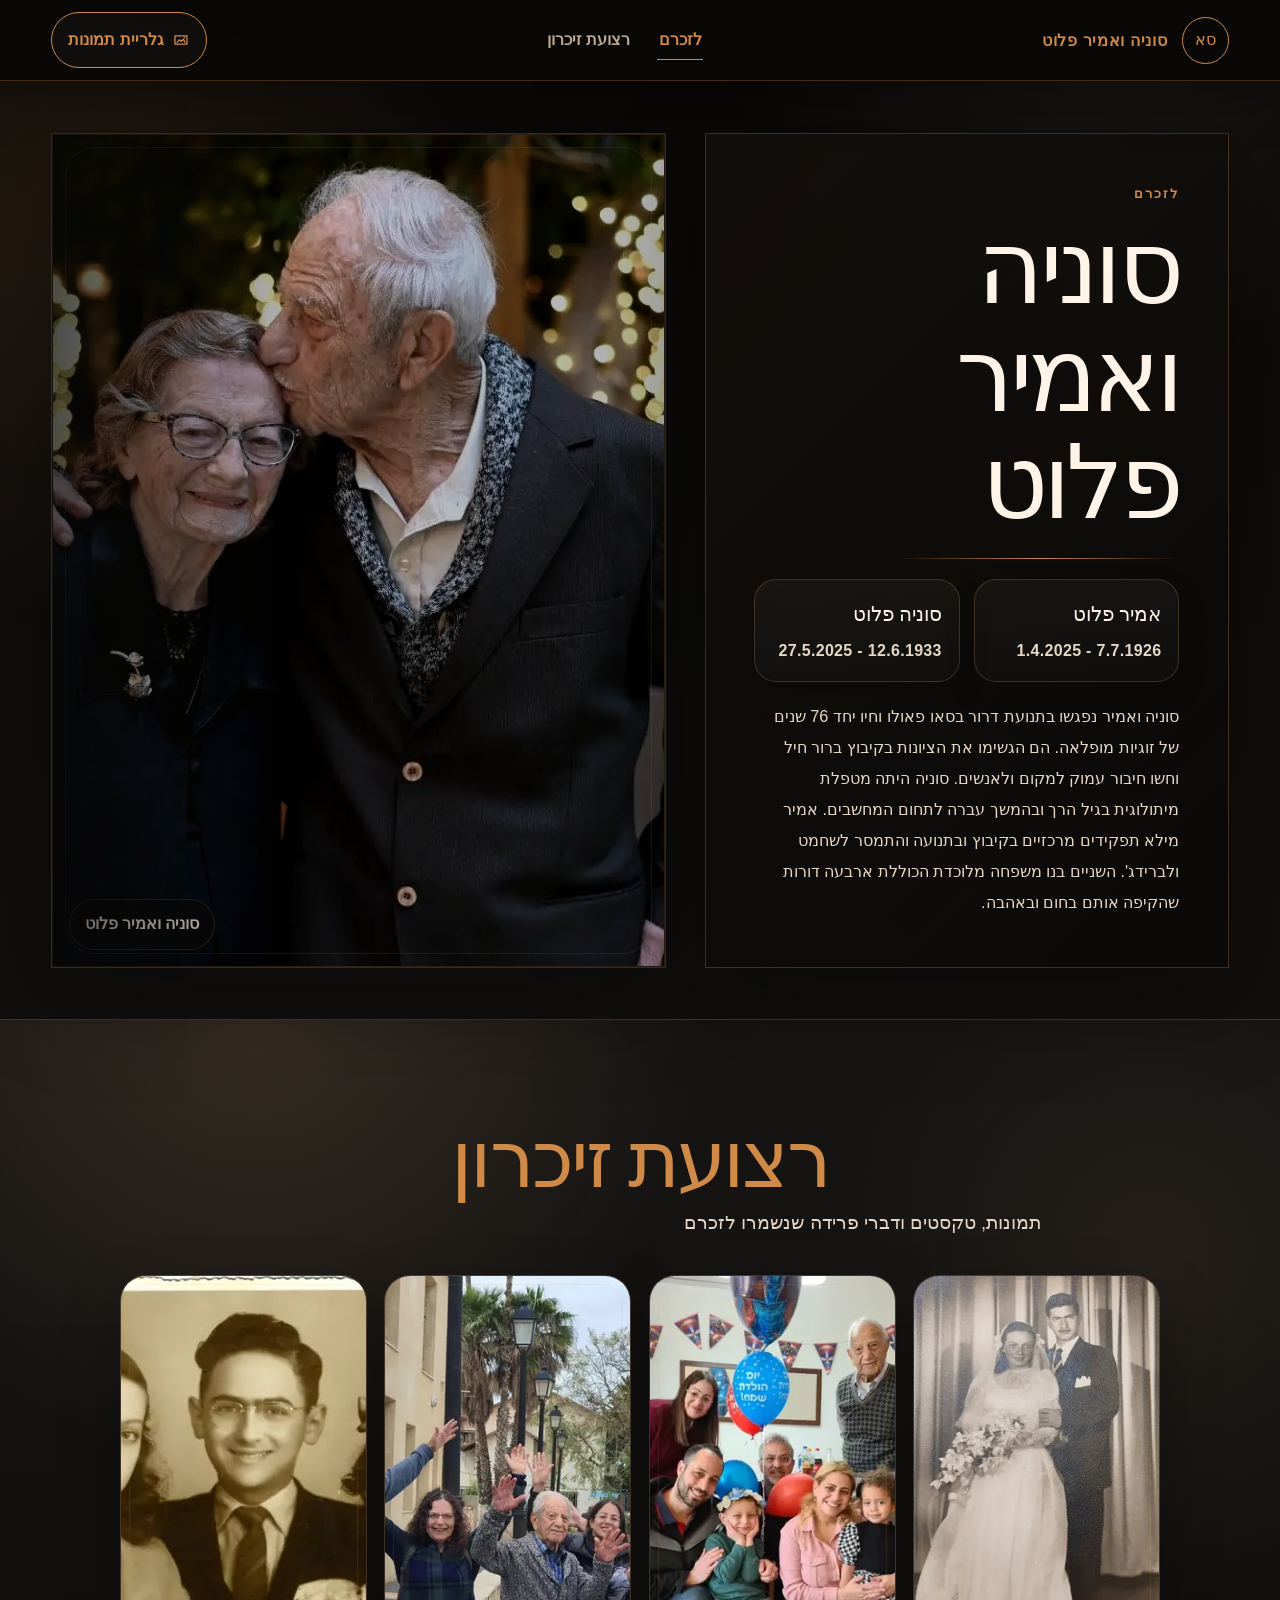
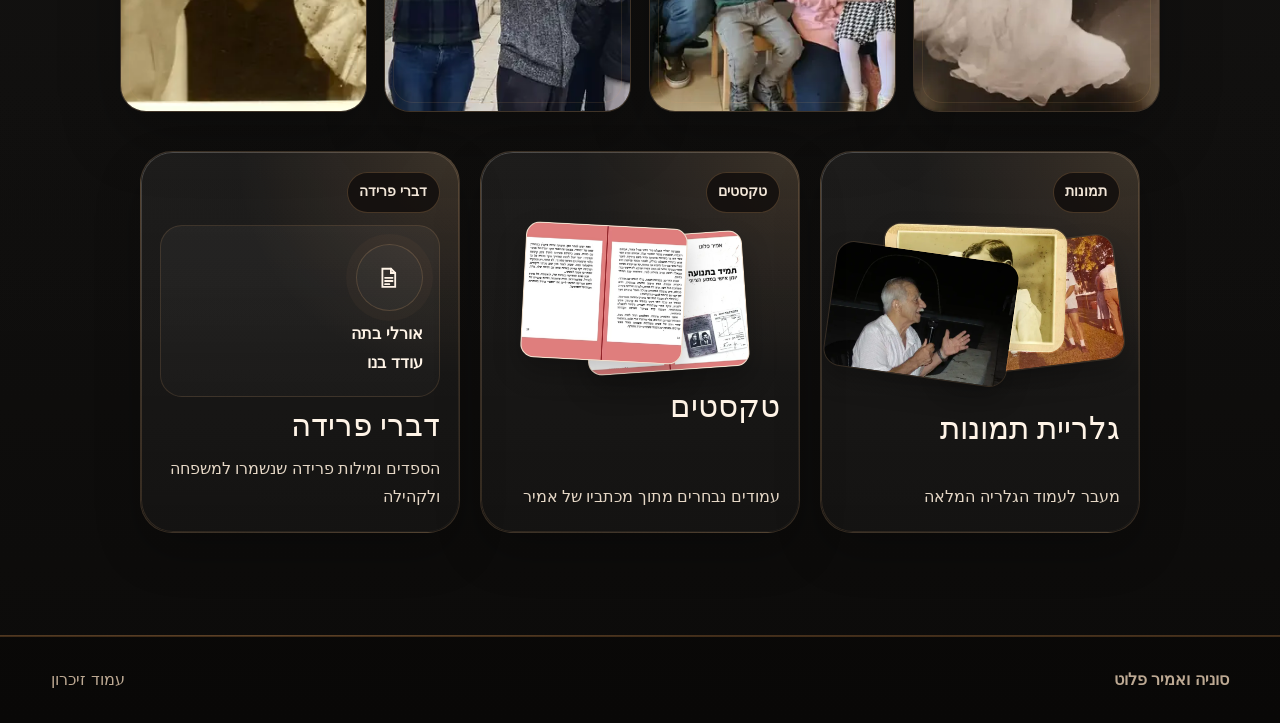
==== commit 1b48077f: "Add files via upload" ====
--- a/index.html
+++ b/index.html
@@ -3,8 +3,17 @@
 <head>
   <meta charset="utf-8"/>
   <meta name="viewport" content="width=device-width, initial-scale=1"/>
-  <title>סוניה ואמיר פלוט עמוד זיכרון</title>
+  <title>סוניה ואמיר פלוט — עמוד זיכרון</title>
   <meta name="description" content="סוניה ואמיר נפגשו בתנועת דרור בסאו פאולו וחיו יחד 76 שנים של זוגיות מופלאה. הם הגשימו את הציונות בקיבוץ ברור חיל וחשו חיבור עמוק למקום ולאנשים."/>
+  <meta property="og:type" content="website" />
+  <meta property="og:title" content="סוניה ואמיר פלוט — עמוד זיכרון" />
+  <meta property="og:description" content="סוניה ואמיר נפגשו בתנועת דרור בסאו פאולו וחיו יחד 76 שנים של זוגיות מופלאה. הם הגשימו את הציונות בקיבוץ ברור חיל." />
+  <meta property="og:image" content="https://chengolz.github.io/gersh123/assets/shared-webp/photo-24.webp" />
+  <meta property="og:url" content="https://chengolz.github.io/gersh123/index.html" />
+  <meta name="twitter:card" content="summary_large_image" />
+  <meta name="twitter:title" content="סוניה ואמיר פלוט — עמוד זיכרון" />
+  <meta name="twitter:description" content="סוניה ואמיר נפגשו בתנועת דרור בסאו פאולו וחיו יחד 76 שנים של זוגיות מופלאה. הם הגשימו את הציונות בקיבוץ ברור חיל." />
+  <meta name="twitter:image" content="https://chengolz.github.io/gersh123/assets/shared-webp/photo-24.webp" />
   <link rel="stylesheet" href="assets/css/site.css"/>
   <script defer src="assets/js/site.js"></script>
 </head>
@@ -79,7 +88,7 @@
             <span class="tile-text">מעבר לעמוד הגלריה המלאה</span>
           </a>
 
-          <button type="button" class="memory-tile action-tile" data-modal-target="texts-modal">
+          <button type="button" class="memory-tile action-tile" data-modal-target="texts-modal" aria-controls="texts-modal" aria-expanded="false">
             <span class="tile-topper">טקסטים</span>
             <span class="writing-preview-stack" aria-hidden="true">
               <img src="assets/thumbs-webp/photo-25.webp" alt="" width="640" height="443" loading="lazy" decoding="async"/>
@@ -89,7 +98,7 @@
             <span class="tile-text">עמודים נבחרים מתוך מכתביו של אמיר</span>
           </button>
 
-          <button type="button" class="memory-tile action-tile" data-modal-target="farewell-modal">
+          <button type="button" class="memory-tile action-tile" data-modal-target="farewell-modal" aria-controls="farewell-modal" aria-expanded="false">
             <span class="tile-topper">דברי פרידה</span>
             <span class="doc-preview doc-preview-card">
               <span class="doc-preview-ico"><svg aria-hidden="true" focusable="false" viewBox="0 0 24 24"><path d="M6 3.5h8l4 4v13H6z" fill="none" stroke="currentColor" stroke-width="1.7"></path><path d="M14 3.5v4h4M8.5 12h7M8.5 15h7M8.5 18h4" fill="none" stroke="currentColor" stroke-linecap="round" stroke-width="1.7"></path></svg></span>
@@ -98,7 +107,7 @@
             <span class="tile-title">דברי פרידה</span>
             <span class="tile-text">הספדים ומילות פרידה שנשמרו למשפחה ולקהילה</span>
           </button>
-        </div></div>
+        </div>
       </div>
     </section>
   </main>
@@ -109,30 +118,7 @@
       <span>עמוד זיכרון</span>
     </div>
   </footer>
-
-  <div class="memory-modal" id="more-images-modal" hidden>
-    <div class="memory-modal-dialog memory-modal-wide" role="dialog" aria-modal="true" aria-labelledby="more-images-title">
-      <button type="button" class="memory-modal-close" data-modal-close aria-label="סגירה">
-        <svg aria-hidden="true" fill="none" viewBox="0 0 24 24"><path d="M6 6l12 12M18 6 6 18" stroke="currentColor" stroke-linecap="round" stroke-width="2"></path></svg>
-      </button>
-      <div class="memory-modal-head">
-        <h3 id="more-images-title">עוד תמונות</h3>
-        <a class="btn secondary" href="gallery.html">לגלריה המלאה</a>
-      </div>
-      <div class="memory-modal-grid photos-modal-grid">
-        <figure class="photo-frame photo-cover ornate-frame" data-full="assets/shared-webp/photo-01.webp"><img src="assets/thumbs-webp/photo-01.webp" alt="סוניה ואמיר בראשית הדרך" width="439" height="640" loading="lazy" decoding="async"/><figcaption class="caption-bar"><strong>אלבום</strong><span>בראשית הדרך</span></figcaption></figure>
-        <figure class="photo-frame photo-cover ornate-frame" data-full="assets/shared-webp/photo-04.webp"><img src="assets/thumbs-webp/photo-04.webp" alt="סוניה ואמיר יחד בבית" width="360" height="640" loading="lazy" decoding="async"/><figcaption class="caption-bar"><strong>יחד</strong><span>בבית</span></figcaption></figure>
-        <figure class="photo-frame photo-cover ornate-frame" data-full="assets/shared-webp/photo-11.webp"><img src="assets/thumbs-webp/photo-11.webp" alt="מפגש משפחתי רחב" width="640" height="480" loading="lazy" decoding="async"/><figcaption class="caption-bar"><strong>מפגש</strong><span>משפחתי רחב</span></figcaption></figure>
-        <figure class="photo-frame photo-cover ornate-frame" data-full="assets/shared-webp/photo-15.webp"><img src="assets/thumbs-webp/photo-15.webp" alt="זיכרון משפחתי מהעבר" width="640" height="360" loading="lazy" decoding="async"/><figcaption class="caption-bar"><strong>זיכרון</strong><span>משפחתי מהעבר</span></figcaption></figure>
-        <figure class="photo-frame photo-cover ornate-frame" data-full="assets/shared-webp/photo-16.webp"><img src="assets/thumbs-webp/photo-16.webp" alt="משפחה בדרך משותפת" width="640" height="360" loading="lazy" decoding="async"/><figcaption class="caption-bar"><strong>משפחה</strong><span>דרך משותפת</span></figcaption></figure>
-        <figure class="photo-frame photo-cover ornate-frame" data-full="assets/shared-webp/photo-17.webp"><img src="assets/thumbs-webp/photo-17.webp" alt="משפחה מטיילת יחד" width="640" height="480" loading="lazy" decoding="async"/><figcaption class="caption-bar"><strong>טיול</strong><span>רגעים של יחד</span></figcaption></figure>
-        <figure class="photo-frame photo-cover ornate-frame" data-full="assets/shared-webp/photo-18.webp"><img src="assets/thumbs-webp/photo-18.webp" alt="צילום משפחתי ישן בצבע" width="640" height="464" loading="lazy" decoding="async"/><figcaption class="caption-bar"><strong>צילום</strong><span>משפחתי ישן</span></figcaption></figure>
-        <figure class="photo-frame photo-cover ornate-frame" data-full="assets/shared-webp/photo-19.webp"><img src="assets/thumbs-webp/photo-19.webp" alt="דיוקן משפחתי ישן" width="640" height="443" loading="lazy" decoding="async"/><figcaption class="caption-bar"><strong>דיוקן</strong><span>משפחתי ישן</span></figcaption></figure>
-      </div>
-    </div>
-  </div>
-
-  <div class="memory-modal" id="texts-modal" hidden>
+  <div class="memory-modal" id="texts-modal" hidden aria-hidden="true">
     <div class="memory-modal-dialog" role="dialog" aria-modal="true" aria-labelledby="texts-title">
       <button type="button" class="memory-modal-close" data-modal-close aria-label="סגירה"><svg aria-hidden="true" fill="none" viewBox="0 0 24 24"><path d="M6 6l12 12M18 6 6 18" stroke="currentColor" stroke-linecap="round" stroke-width="2"></path></svg></button>
       <div class="memory-modal-head"><h3 id="texts-title">טקסטים</h3></div>
@@ -143,7 +129,7 @@
     </div>
   </div>
 
-  <div class="memory-modal" id="farewell-modal" hidden>
+  <div class="memory-modal" id="farewell-modal" hidden aria-hidden="true">
     <div class="memory-modal-dialog" role="dialog" aria-modal="true" aria-labelledby="farewell-title">
       <button type="button" class="memory-modal-close" data-modal-close aria-label="סגירה"><svg aria-hidden="true" fill="none" viewBox="0 0 24 24"><path d="M6 6l12 12M18 6 6 18" stroke="currentColor" stroke-linecap="round" stroke-width="2"></path></svg></button>
       <div class="memory-modal-head"><h3 id="farewell-title">דברי פרידה</h3></div>
@@ -164,7 +150,7 @@
     </div>
   </div>
 
-  <div class="lightbox" data-lightbox aria-label="תצוגת תמונה מוגדלת">
+  <div class="lightbox" data-lightbox aria-hidden="true" aria-label="תצוגת תמונה מוגדלת">
     <button type="button" class="lightbox-close" data-lightbox-close aria-label="סגירת תמונה">
       <svg aria-hidden="true" fill="none" viewBox="0 0 24 24"><path d="M6 6l12 12M18 6 6 18" stroke="currentColor" stroke-linecap="round" stroke-width="2"></path></svg>
     </button>
